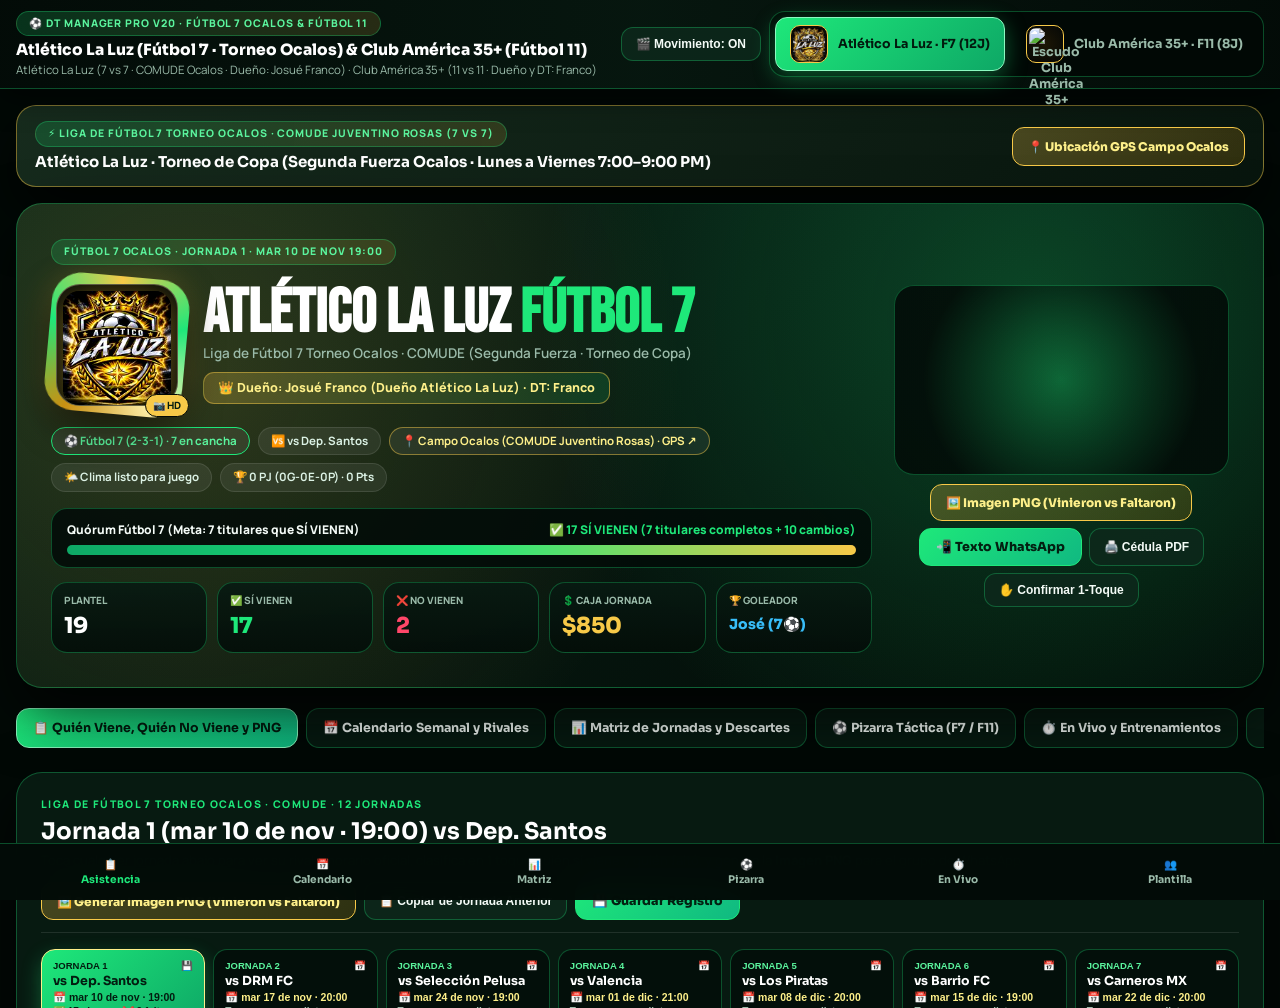
==== abrir-v20.html @ f0dd5cdf "feat: set Fútbol 7 Torneo Ocalos COMUDE (7 starters, 2-3-1/3-2-1 formations, J1 vs Dep. Santos Tue 7" ====
<!doctype html>
<html lang="es">
<head>
  <meta charset="utf-8" />
  <meta name="viewport" content="width=device-width, initial-scale=1" />
  <title>Abriendo DT Manager Pro v20 (Fútbol 7 Ocalos &amp; Fútbol 11)...</title>
  <script>
    (async function(){
      try {
        if ('serviceWorker' in navigator) {
          const regs = await navigator.serviceWorker.getRegistrations();
          for (const r of regs) await r.unregister();
        }
        if ('caches' in window) {
          const keys = await caches.keys();
          for (const k of keys) await caches.delete(k);
        }
        await fetch('./index.html', { cache: 'reload' }).catch(() => {});
      } catch (_) {}
      location.replace('./index.html?v=20&t=' + Date.now());
    })();
  </script>
</head>
<body style="background:#020906;color:#1ee87a;font-family:sans-serif;display:grid;place-items:center;min-height:100vh;text-align:center;padding:20px">
  <p>Cargando versión v20 (Atlético La Luz: Fútbol 7 Torneo Ocalos COMUDE · Club América: Fútbol 11)...</p>
</body>
</html>
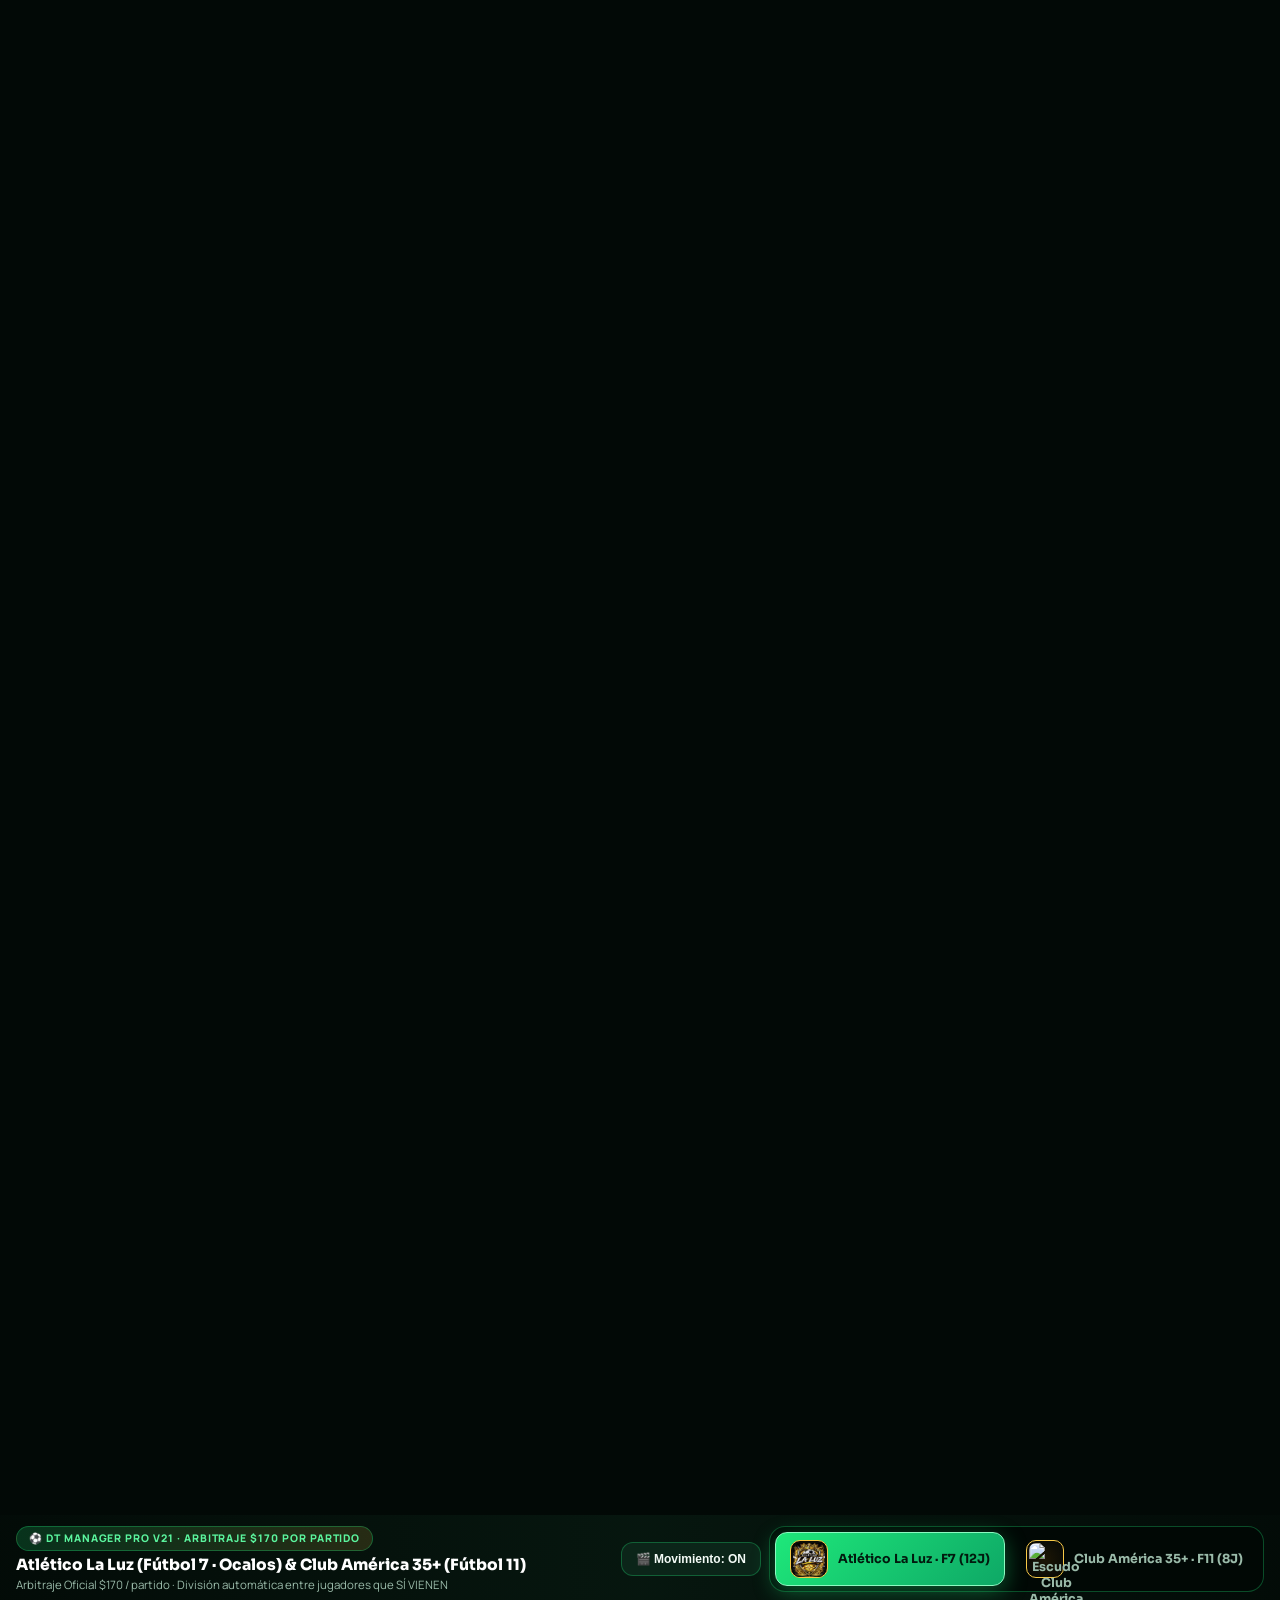
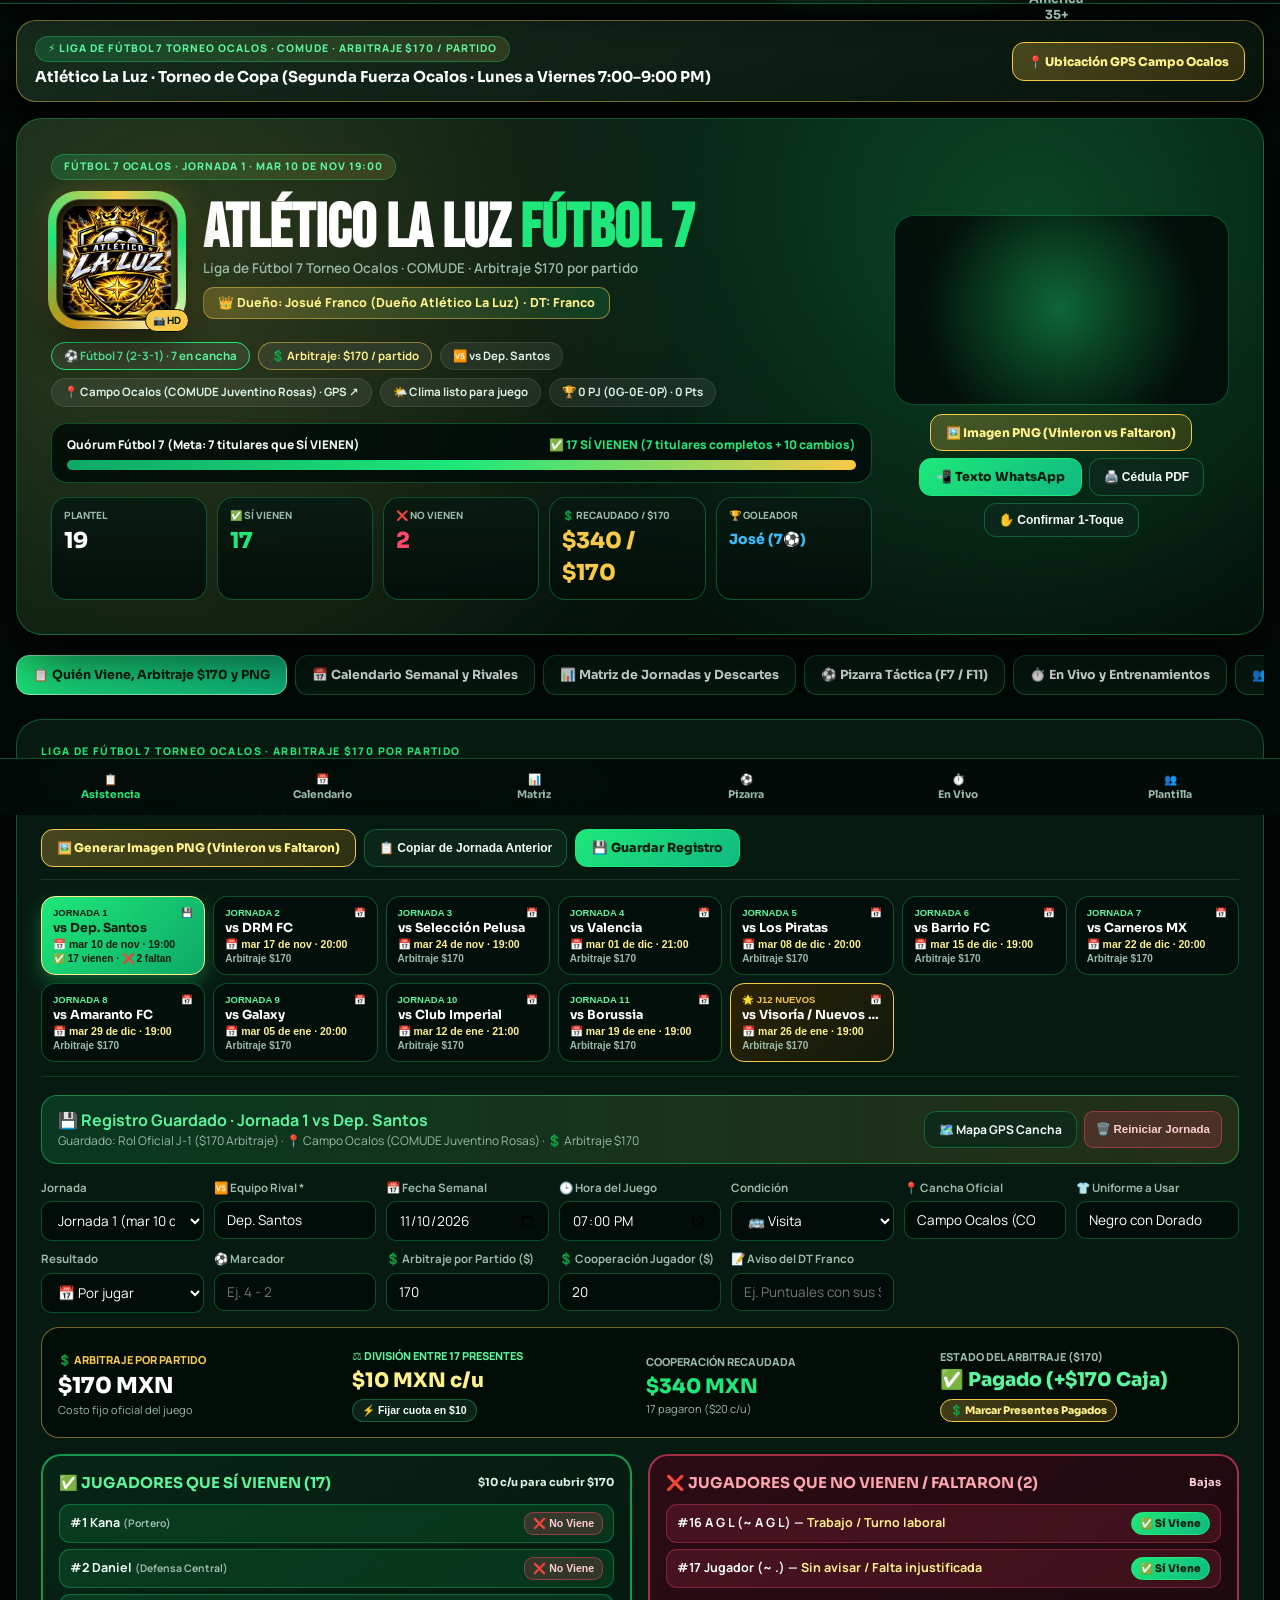
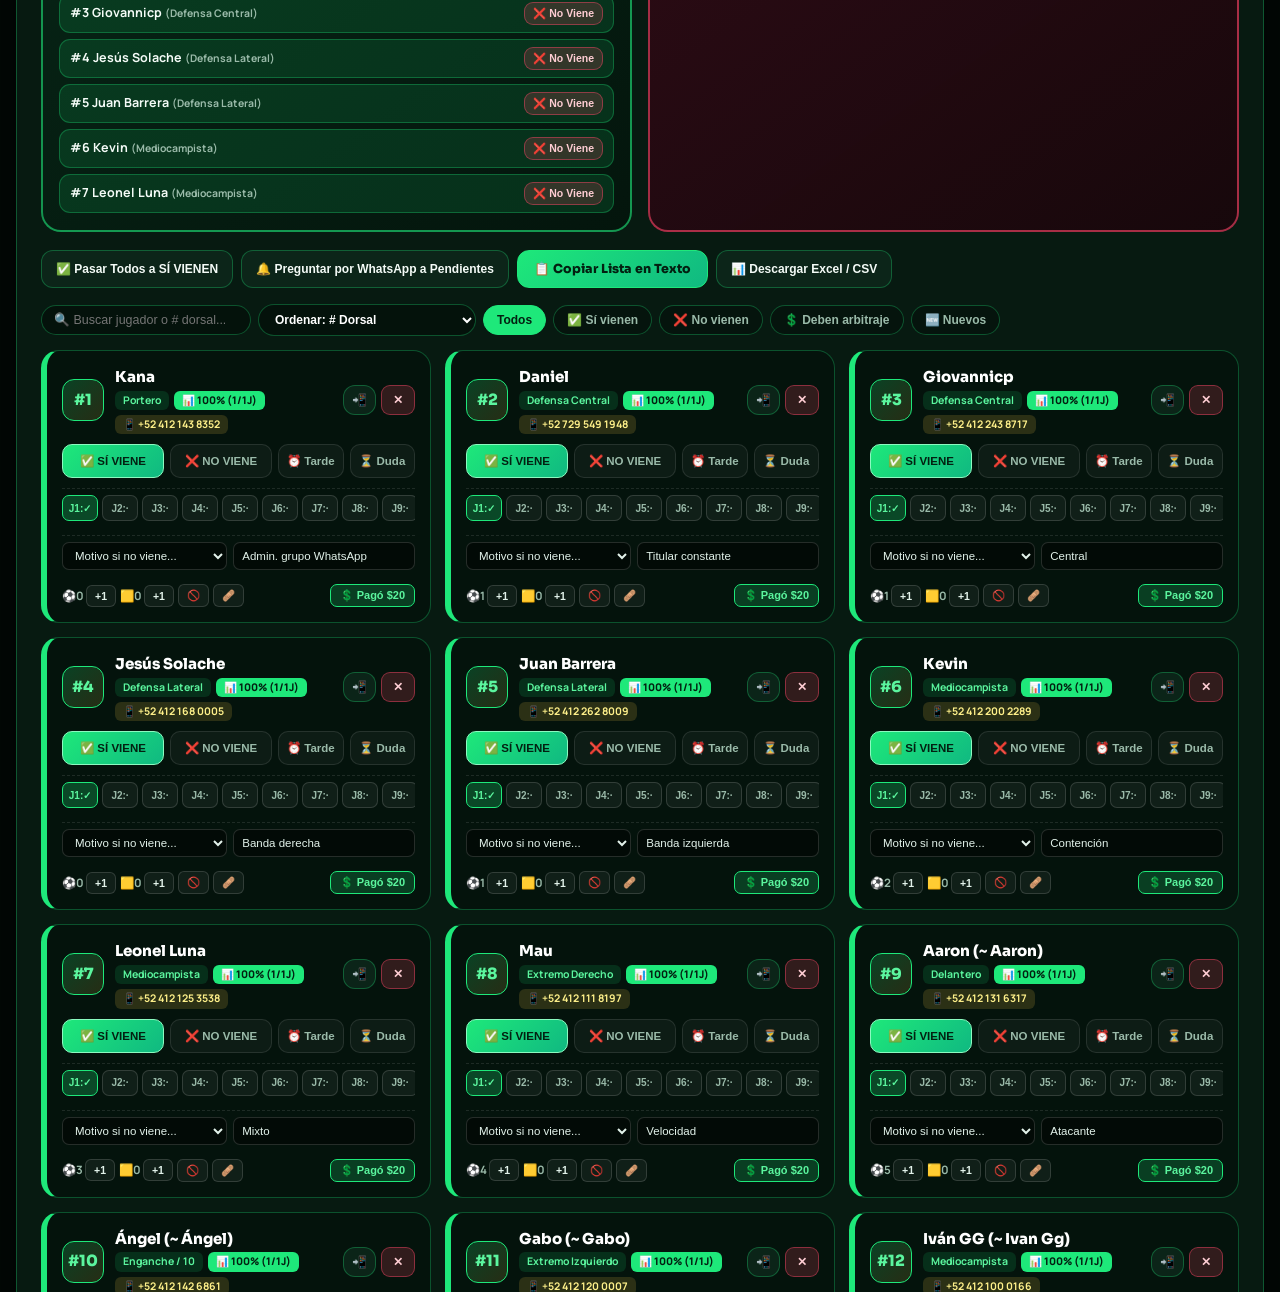
==== commit c7d57e60: "feat: set official referee cost to $170 MXN per match across all jornadas with auto per-player split" ====
--- a/abrir-v20.html
+++ b/abrir-v20.html
@@ -3,7 +3,7 @@
 <head>
   <meta charset="utf-8" />
   <meta name="viewport" content="width=device-width, initial-scale=1" />
-  <title>Abriendo DT Manager Pro v20 (Fútbol 7 Ocalos &amp; Fútbol 11)...</title>
+  <title>Actualizando Arbitraje $170 por Partido (v21)...</title>
   <script>
     (async function(){
       try {
@@ -17,11 +17,11 @@
         }
         await fetch('./index.html', { cache: 'reload' }).catch(() => {});
       } catch (_) {}
-      location.replace('./index.html?v=20&t=' + Date.now());
+      location.replace('./index.html?v=21&t=' + Date.now());
     })();
   </script>
 </head>
 <body style="background:#020906;color:#1ee87a;font-family:sans-serif;display:grid;place-items:center;min-height:100vh;text-align:center;padding:20px">
-  <p>Cargando versión v20 (Atlético La Luz: Fútbol 7 Torneo Ocalos COMUDE · Club América: Fútbol 11)...</p>
+  <p>Actualizando Arbitraje Oficial a $170 MXN por partido (v21)...</p>
 </body>
 </html>
